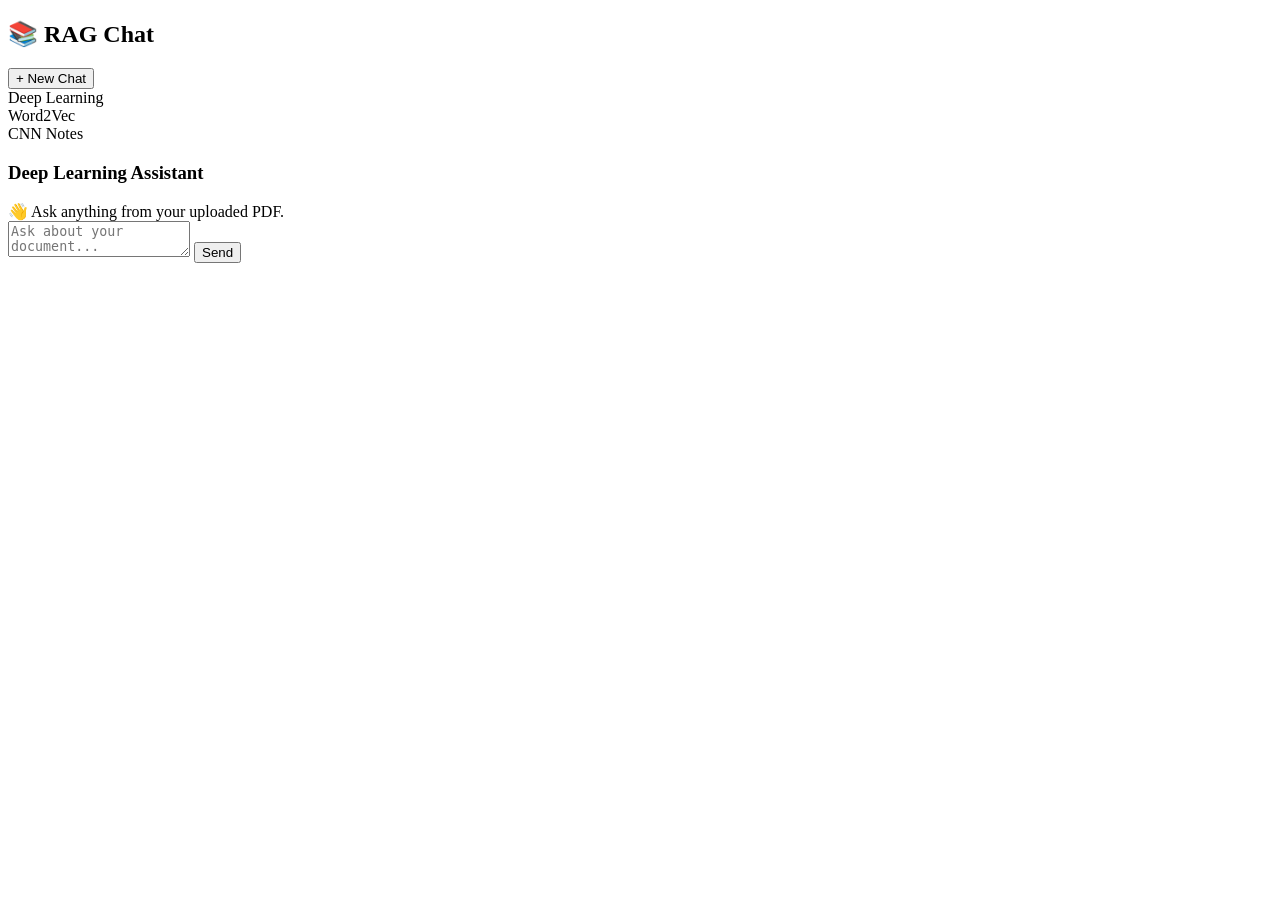
==== 09_Project/index.html @ 7b87bac4 "commit all 23 fast" ====
<!DOCTYPE html>
<html lang="en">
<head>
    <meta charset="UTF-8">
    <meta name="viewport" content="width=device-width, initial-scale=1.0">
    <title>RAG Chatbot</title>
    <link rel="stylesheet" href="style.css">
</head>
<body>

<div class="container">

    <div class="sidebar">
        <h2>📚 RAG Chat</h2>

        <button class="new-chat">
            + New Chat
        </button>

        <div class="history">
            <div class="history-item">Deep Learning</div>
            <div class="history-item">Word2Vec</div>
            <div class="history-item">CNN Notes</div>
        </div>
    </div>

    <div class="chat-section">

        <div class="topbar">
            <h3>Deep Learning Assistant</h3>
        </div>

        <div class="chat-area" id="chat">

            <div class="bot-message">
                👋 Ask anything from your uploaded PDF.
            </div>

        </div>

        <div class="input-area">

            <textarea
                id="question"
                placeholder="Ask about your document..."
            ></textarea>

            <button onclick="sendMessage()">
                Send
            </button>

        </div>

    </div>

</div>

<script src="script.js"></script>

</body>
</html>
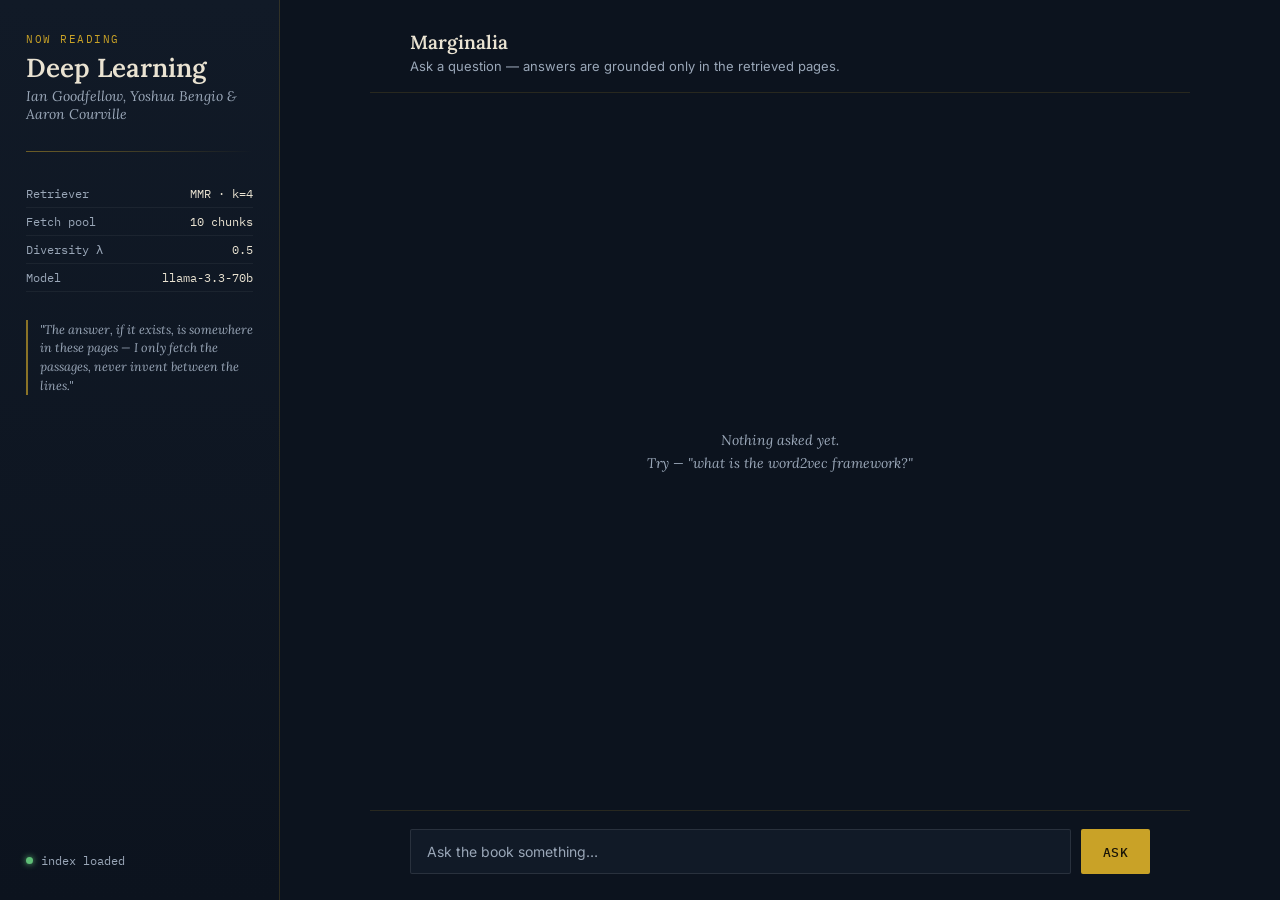
==== commit 49e46cfb: "c2" ====
--- a/09_Project/index.html
+++ b/09_Project/index.html
@@ -1,61 +1,424 @@
 <!DOCTYPE html>
 <html lang="en">
 <head>
-    <meta charset="UTF-8">
-    <meta name="viewport" content="width=device-width, initial-scale=1.0">
-    <title>RAG Chatbot</title>
-    <link rel="stylesheet" href="style.css">
+<meta charset="UTF-8">
+<meta name="viewport" content="width=device-width, initial-scale=1.0">
+<title>Marginalia — Deep Learning Reading Companion</title>
+<link rel="preconnect" href="https://fonts.googleapis.com">
+<link href="https://fonts.googleapis.com/css2?family=Lora:ital,wght@0,500;0,600;1,500&family=Inter:wght@400;500;600&family=IBM+Plex+Mono:wght@400;500&display=swap" rel="stylesheet">
+<style>
+  :root{
+    --ink:#111a27;
+    --ink-2:#0c131e;
+    --paper:#f4eddc;
+    --paper-dim:#e9e0cb;
+    --gold:#c9a227;
+    --gold-dim:#8a7327;
+    --slate:#2c3b4d;
+    --slate-2:#3a4c62;
+    --text-light:#eae3d2;
+    --text-dim:#9aa7b8;
+    --text-dark:#20180a;
+    --radius:2px;
+  }
+
+  *{box-sizing:border-box;}
+  html,body{height:100%;}
+  body{
+    margin:0;
+    background:var(--ink-2);
+    color:var(--text-light);
+    font-family:'Inter',sans-serif;
+    display:flex;
+    min-height:100vh;
+  }
+
+  /* ---------- Sidebar: the book jacket ---------- */
+  .jacket{
+    width:280px;
+    flex-shrink:0;
+    background:linear-gradient(180deg,var(--ink) 0%, var(--ink-2) 100%);
+    border-right:1px solid rgba(201,162,39,0.18);
+    padding:32px 26px;
+    display:flex;
+    flex-direction:column;
+    gap:28px;
+  }
+
+  .jacket-eyebrow{
+    font-family:'IBM Plex Mono',monospace;
+    font-size:11px;
+    letter-spacing:0.14em;
+    text-transform:uppercase;
+    color:var(--gold);
+  }
+
+  .jacket-title{
+    font-family:'Lora',serif;
+    font-size:26px;
+    font-weight:600;
+    line-height:1.25;
+    color:var(--text-light);
+    margin:6px 0 2px;
+  }
+
+  .jacket-author{
+    font-family:'Lora',serif;
+    font-style:italic;
+    font-size:14px;
+    color:var(--text-dim);
+  }
+
+  .spine-rule{
+    height:1px;
+    background:linear-gradient(90deg, var(--gold) 0%, transparent 100%);
+    opacity:0.5;
+  }
+
+  .stat-row{
+    display:flex;
+    justify-content:space-between;
+    font-family:'IBM Plex Mono',monospace;
+    font-size:12px;
+    color:var(--text-dim);
+    padding:6px 0;
+    border-bottom:1px solid rgba(255,255,255,0.05);
+  }
+  .stat-row span:last-child{color:var(--text-light);}
+
+  .status-line{
+    display:flex;
+    align-items:center;
+    gap:8px;
+    font-family:'IBM Plex Mono',monospace;
+    font-size:12px;
+    color:var(--text-dim);
+    margin-top:auto;
+  }
+  .status-dot{
+    width:7px;height:7px;border-radius:50%;
+    background:#5fbf77;
+    box-shadow:0 0 6px #5fbf77;
+    flex-shrink:0;
+  }
+  .status-dot.offline{background:#c95050;box-shadow:0 0 6px #c95050;}
+
+  .jacket-note{
+    font-family:'Lora',serif;
+    font-style:italic;
+    font-size:12.5px;
+    color:var(--text-dim);
+    line-height:1.5;
+    border-left:2px solid var(--gold-dim);
+    padding-left:12px;
+  }
+
+  /* ---------- Main reading column ---------- */
+  .page{
+    flex:1;
+    display:flex;
+    flex-direction:column;
+    max-width:820px;
+    margin:0 auto;
+    width:100%;
+    min-width:0;
+  }
+
+  .page-header{
+    padding:30px 40px 18px;
+    border-bottom:1px solid rgba(201,162,39,0.15);
+  }
+  .page-header h1{
+    font-family:'Lora',serif;
+    font-weight:600;
+    font-size:19px;
+    margin:0 0 4px;
+    color:var(--text-light);
+  }
+  .page-header p{
+    margin:0;
+    font-size:13px;
+    color:var(--text-dim);
+  }
+
+  .thread{
+    flex:1;
+    overflow-y:auto;
+    padding:28px 40px;
+    display:flex;
+    flex-direction:column;
+    gap:22px;
+  }
+
+  .msg{
+    max-width:78%;
+    display:flex;
+    flex-direction:column;
+    gap:8px;
+  }
+  .msg.user{align-self:flex-end;}
+  .msg.ai{align-self:flex-start;}
+
+  .msg-label{
+    font-family:'IBM Plex Mono',monospace;
+    font-size:10.5px;
+    letter-spacing:0.1em;
+    text-transform:uppercase;
+    color:var(--text-dim);
+  }
+  .msg.user .msg-label{text-align:right;}
+
+  .bubble{
+    padding:14px 18px;
+    font-size:14.5px;
+    line-height:1.6;
+    border-radius:var(--radius);
+    white-space:pre-wrap;
+  }
+
+  .msg.user .bubble{
+    background:var(--slate);
+    color:var(--text-light);
+    border-top-right-radius:0;
+  }
+
+  .msg.ai .bubble{
+    background:var(--paper);
+    color:var(--text-dark);
+    font-family:'Lora',serif;
+    font-size:15px;
+    border-top-left-radius:0;
+    box-shadow:0 1px 0 rgba(0,0,0,0.15);
+  }
+
+  .footnote{
+    font-family:'IBM Plex Mono',monospace;
+    font-size:11px;
+    color:var(--gold-dim);
+    border-top:1px solid rgba(201,162,39,0.35);
+    padding-top:6px;
+    margin-top:2px;
+  }
+
+  .thinking{
+    align-self:flex-start;
+    font-family:'IBM Plex Mono',monospace;
+    font-size:12px;
+    color:var(--text-dim);
+    padding-left:2px;
+  }
+  .thinking .dots span{
+    animation:blink 1.4s infinite;
+    opacity:0.2;
+  }
+  .thinking .dots span:nth-child(2){animation-delay:0.2s;}
+  .thinking .dots span:nth-child(3){animation-delay:0.4s;}
+  @keyframes blink{ 0%,80%,100%{opacity:0.2;} 40%{opacity:1;} }
+
+  /* ---------- Composer ---------- */
+  .composer{
+    padding:18px 40px 26px;
+    border-top:1px solid rgba(201,162,39,0.15);
+    display:flex;
+    gap:10px;
+  }
+  .composer input{
+    flex:1;
+    background:var(--ink);
+    border:1px solid rgba(255,255,255,0.1);
+    color:var(--text-light);
+    font-family:'Inter',sans-serif;
+    font-size:14px;
+    padding:13px 16px;
+    border-radius:var(--radius);
+    outline:none;
+  }
+  .composer input:focus{border-color:var(--gold-dim);}
+  .composer input::placeholder{color:var(--text-dim);}
+
+  .composer button{
+    background:var(--gold);
+    color:#1a1508;
+    border:none;
+    font-family:'IBM Plex Mono',monospace;
+    font-size:12.5px;
+    font-weight:500;
+    letter-spacing:0.04em;
+    text-transform:uppercase;
+    padding:0 22px;
+    border-radius:var(--radius);
+    cursor:pointer;
+    transition:background 0.15s ease;
+  }
+  .composer button:hover{background:#e0b62e;}
+  .composer button:disabled{background:var(--gold-dim);cursor:not-allowed;}
+
+  .empty-state{
+    margin:auto;
+    text-align:center;
+    color:var(--text-dim);
+    font-family:'Lora',serif;
+    font-style:italic;
+    font-size:14px;
+    max-width:340px;
+    line-height:1.6;
+  }
+
+  /* scrollbar */
+  .thread::-webkit-scrollbar{width:8px;}
+  .thread::-webkit-scrollbar-thumb{background:rgba(201,162,39,0.25);border-radius:4px;}
+
+  @media (max-width:720px){
+    .jacket{display:none;}
+    .page-header,.thread,.composer{padding-left:20px;padding-right:20px;}
+  }
+</style>
 </head>
 <body>
 
-<div class="container">
-
-    <div class="sidebar">
-        <h2>📚 RAG Chat</h2>
-
-        <button class="new-chat">
-            + New Chat
-        </button>
-
-        <div class="history">
-            <div class="history-item">Deep Learning</div>
-            <div class="history-item">Word2Vec</div>
-            <div class="history-item">CNN Notes</div>
-        </div>
-    </div>
-
-    <div class="chat-section">
-
-        <div class="topbar">
-            <h3>Deep Learning Assistant</h3>
-        </div>
-
-        <div class="chat-area" id="chat">
-
-            <div class="bot-message">
-                👋 Ask anything from your uploaded PDF.
-            </div>
-
-        </div>
-
-        <div class="input-area">
-
-            <textarea
-                id="question"
-                placeholder="Ask about your document..."
-            ></textarea>
-
-            <button onclick="sendMessage()">
-                Send
-            </button>
-
-        </div>
-
-    </div>
-
-</div>
-
-<script src="script.js"></script>
+  <aside class="jacket">
+    <div>
+      <div class="jacket-eyebrow">Now reading</div>
+      <div class="jacket-title">Deep Learning</div>
+      <div class="jacket-author">Ian Goodfellow, Yoshua Bengio &amp; Aaron Courville</div>
+    </div>
+
+    <div class="spine-rule"></div>
+
+    <div>
+      <div class="stat-row"><span>Retriever</span><span>MMR · k=4</span></div>
+      <div class="stat-row"><span>Fetch pool</span><span>10 chunks</span></div>
+      <div class="stat-row"><span>Diversity λ</span><span>0.5</span></div>
+      <div class="stat-row"><span>Model</span><span>llama-3.3-70b</span></div>
+    </div>
+
+    <div class="jacket-note">
+      "The answer, if it exists, is somewhere in these pages — I only fetch the passages, never invent between the lines."
+    </div>
+
+    <div class="status-line">
+      <span class="status-dot" id="statusDot"></span>
+      <span id="statusText">checking connection…</span>
+    </div>
+  </aside>
+
+  <main class="page">
+    <div class="page-header">
+      <h1>Marginalia</h1>
+      <p>Ask a question — answers are grounded only in the retrieved pages.</p>
+    </div>
+
+    <div class="thread" id="thread">
+      <div class="empty-state" id="emptyState">
+        Nothing asked yet.<br>Try — "what is the word2vec framework?"
+      </div>
+    </div>
+
+    <form class="composer" id="composer" autocomplete="off">
+      <input type="text" id="queryInput" placeholder="Ask the book something…" />
+      <button type="submit" id="sendBtn">Ask</button>
+    </form>
+  </main>
+
+<script>
+  const thread = document.getElementById('thread');
+  const emptyState = document.getElementById('emptyState');
+  const composer = document.getElementById('composer');
+  const input = document.getElementById('queryInput');
+  const sendBtn = document.getElementById('sendBtn');
+  const statusDot = document.getElementById('statusDot');
+  const statusText = document.getElementById('statusText');
+
+  function addMessage(role, text, pages){
+    if(emptyState) emptyState.remove();
+
+    const wrap = document.createElement('div');
+    wrap.className = 'msg ' + role;
+
+    const label = document.createElement('div');
+    label.className = 'msg-label';
+    label.textContent = role === 'user' ? 'you' : 'marginalia';
+    wrap.appendChild(label);
+
+    const bubble = document.createElement('div');
+    bubble.className = 'bubble';
+    bubble.textContent = text;
+    wrap.appendChild(bubble);
+
+    if(role === 'ai' && pages && pages.length){
+      const fn = document.createElement('div');
+      fn.className = 'footnote';
+      fn.textContent = 'pp. ' + pages.map(p => p + 1).join(', ');
+      wrap.appendChild(fn);
+    }
+
+    thread.appendChild(wrap);
+    thread.scrollTop = thread.scrollHeight;
+    return wrap;
+  }
+
+  function addThinking(){
+    const el = document.createElement('div');
+    el.className = 'thinking';
+    el.id = 'thinkingIndicator';
+    el.innerHTML = 'turning pages<span class="dots"><span>.</span><span>.</span><span>.</span></span>';
+    thread.appendChild(el);
+    thread.scrollTop = thread.scrollHeight;
+  }
+  function removeThinking(){
+    const el = document.getElementById('thinkingIndicator');
+    if(el) el.remove();
+  }
+
+  async function checkStatus(){
+    try{
+      const res = await fetch('/chat', {method:'OPTIONS'});
+      statusDot.classList.remove('offline');
+      statusText.textContent = 'index loaded';
+    }catch(e){
+      statusDot.classList.add('offline');
+      statusText.textContent = 'backend unreachable';
+    }
+  }
+  checkStatus();
+
+  composer.addEventListener('submit', async (e) => {
+    e.preventDefault();
+    const query = input.value.trim();
+    if(!query) return;
+
+    addMessage('user', query);
+    input.value = '';
+    sendBtn.disabled = true;
+    addThinking();
+
+    try{
+      const res = await fetch('/chat', {
+        method:'POST',
+        headers:{'Content-Type':'application/json'},
+        body: JSON.stringify({query})
+      });
+      const data = await res.json();
+      removeThinking();
+
+      if(!res.ok){
+        addMessage('ai', data.error || 'Something went wrong reading the document.');
+      } else {
+        addMessage('ai', data.answer, data.pages);
+      }
+      statusDot.classList.remove('offline');
+      statusText.textContent = 'index loaded';
+    }catch(err){
+      removeThinking();
+      addMessage('ai', 'Could not reach the backend. Is app.py running?');
+      statusDot.classList.add('offline');
+      statusText.textContent = 'backend unreachable';
+    } finally {
+      sendBtn.disabled = false;
+      input.focus();
+    }
+  });
+</script>
 
 </body>
 </html>
